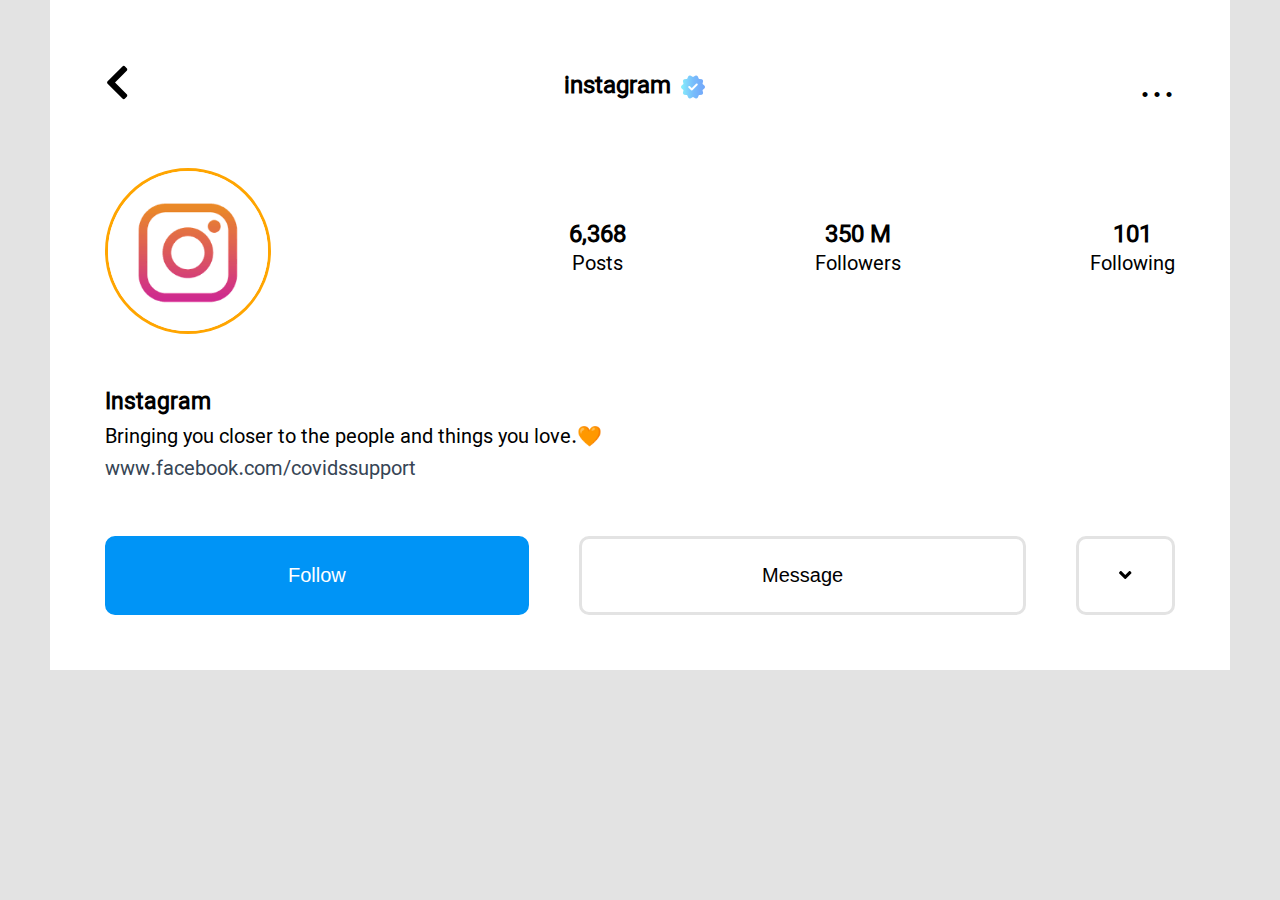
==== 1.proje/index.html @ 6f5073f6 "change directory" ====
<!DOCTYPE html>
<html lang="en">
<head>
    <meta charset="UTF-8">
    <meta http-equiv="X-UA-Compatible" content="IE=edge">
    <meta name="viewport" content="width=device-width, initial-scale=1.0">
    <link rel="stylesheet" href="styles/style.css">
    <title>Document</title>
</head>
<body>
    <div class="container">
        <div class="haeding-box">
            <div class="chevron-left" id="chevron-left-button"><i class="fa fa-chevron-left" aria-hidden="true"></i></div>
            <div class="haeding"><h2>instagram</h2><img src="img/verify.png"></div>
            <div class="threedots" id="threedots-button">...</div>
        </div>
        <div class="profile-info">
            <div class="profile-image">
                <div class="profile-wrap">
                    <img src="img/instagram.png" alt="@instagram" width="160" height="160" >
                </div>
            </div>
            <div  class="profile-numbers">
                <ul>
                    <li>
                        <h2>6,368</h2>
                        <br>
                        <span>Posts</span>
                    </li>
                    <li>
                        <h2>350 M</h2>
                        <br>
                        <span>Followers</span>
                    </li>
                    <li>
                        <h2>101</h2>
                        <br>
                        <span>Following</span>
                    </li>
                </ul>
            </div>
        </div>
        <div class="bio-box">
            <h3>Instagram</h3>
            <p>Bringing you closer to the people and things you love.&#129505;</p>
            <a href="www.facebook.com/covidssupport">www.facebook.com/covidssupport</a>            
        </div>
        <div class="buttons-box">
            <button class="blue-button" id="follow-button">Follow</button>
            <button class="button" id="message-button">Message</button>
            <button class="button" id="angle-down-button"><i class="fas fa-angle-down"></i></button>
        </div>
    </div>
    <script src="js/all.min.js"></script>
    <script src="js/script.js"></script>
</body>
</html>
---- 1.proje/styles/style.css ----
:root{
    --button-bg-color : #0094F6;
    --border-color : #E3E3E3;
}
@font-face {
    font-family: 'vazir';
    src: url('../fonts/Vazir.eot');
    src: url('../fonts/Vazir.ttf')  format('truetype'), 
         url('../fonts/Vazir.woff2') format('woff2'), 
         url('../fonts/Vazir.woff') format('woff'); 
}
*{
    padding: 0;
    margin: 0;
}
body{
    font-family: 'vazir';
    display: flex; 
    flex-direction: column;
    background-color: var(--border-color);
}
.container{
    width: 1180px;
    margin: 0 auto;
    box-sizing: border-box;
    padding: 55px;
    background-color: #fff;    
}
.haeding-box{
    display: flex;
    flex-direction: row;
    justify-content: space-between;
}
.haeding-box .haeding{
    display: flex;
    align-items: center;
}
.haeding-box .haeding h2{
    margin-right: 10px;   
}
.haeding-box .chevron-left{
    font-size: 39px;
    font-weight: 300;  
    cursor: pointer;
}
.haeding-box .threedots{
    font-size: 39px;
    cursor: pointer;
}
.profile-info{
    display: flex;
    flex-direction: row;
    justify-content: space-between;
    align-items: center;
    margin-top: 50px;
}
.profile-info .profile-numbers{
    line-height: 90%;
}
.profile-info .profile-numbers ul li span{
    font-size: 20px;   
}
.profile-wrap{
    width: 160px;
    height: 160px;
    border: 3px solid orange;
    border-radius: 50%;
    -webkit-border-radius: 50%;
    -moz-border-radius: 50%;
    -ms-border-radius: 50%;
    -o-border-radius: 50%;
    overflow: hidden;
}
.profile-wrap img{
    object-fit: cover;
    width: 100%;
    height: 100%;
}
.profile-numbers ul li{
    list-style: none;
    margin-left: 185px;
    display: inline-block;
    text-align: center;
}
.bio-box{
    margin-top: 50px;
    font-size: 20px;
}
.bio-box a{
    color: #374555;
    text-decoration: none;
    font-size: 20px;
}
.buttons-box{
    display: flex;
    flex-direction: row;
    justify-content: space-between;
    margin-top: 50px;
}
.buttons-box .button{
    padding: 25px 180px;
    background-color: #fff;
    border: 3px solid var(--border-color);
    border-radius: 10px;
    -webkit-border-radius: 10px;
    -moz-border-radius: 10px;
    -ms-border-radius: 10px;
    -o-border-radius: 10px;
    font-size: 20px;
    cursor: pointer;
}
.buttons-box .button:last-child{
    border: 3px solid var(--border-color);
    padding: 25px 40px;
}
.blue-button{ 
    padding: 25px 180px;
    background-color : var(--button-bg-color);
    color: #fff; 
    border: 3px solid var(--button-bg-color);
    border-radius: 10px;
    -webkit-border-radius: 10px;
    -moz-border-radius: 10px;
    -ms-border-radius: 10px;
    -o-border-radius: 10px;   
    font-size: 20px;     
    cursor: pointer;
}
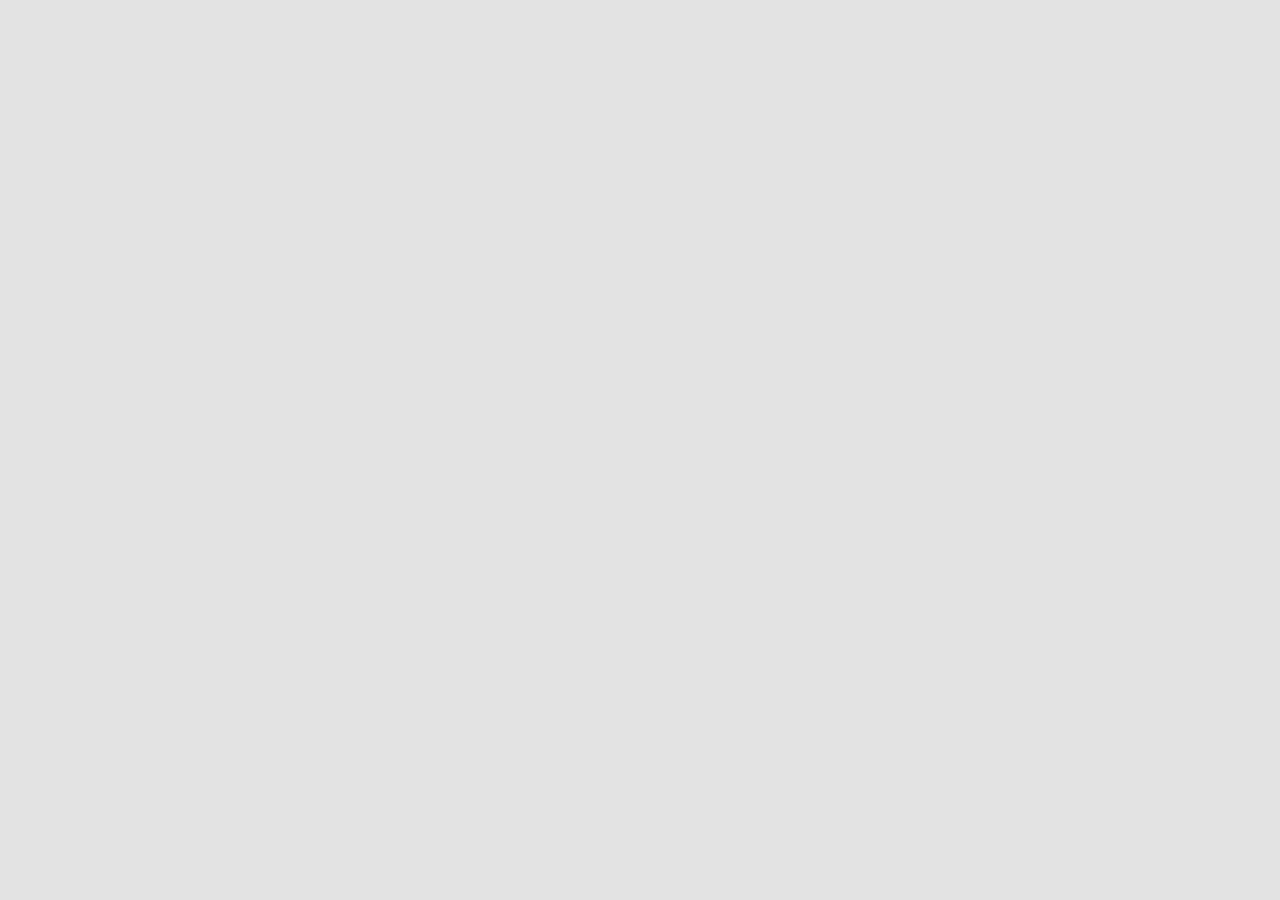
==== commit 323bf8ec: "add readme" ====
--- a/1.proje/index.html
+++ b/1.proje/index.html
@@ -8,49 +8,7 @@
     <title>Document</title>
 </head>
 <body>
-    <div class="container">
-        <div class="haeding-box">
-            <div class="chevron-left" id="chevron-left-button"><i class="fa fa-chevron-left" aria-hidden="true"></i></div>
-            <div class="haeding"><h2>instagram</h2><img src="img/verify.png"></div>
-            <div class="threedots" id="threedots-button">...</div>
-        </div>
-        <div class="profile-info">
-            <div class="profile-image">
-                <div class="profile-wrap">
-                    <img src="img/instagram.png" alt="@instagram" width="160" height="160" >
-                </div>
-            </div>
-            <div  class="profile-numbers">
-                <ul>
-                    <li>
-                        <h2>6,368</h2>
-                        <br>
-                        <span>Posts</span>
-                    </li>
-                    <li>
-                        <h2>350 M</h2>
-                        <br>
-                        <span>Followers</span>
-                    </li>
-                    <li>
-                        <h2>101</h2>
-                        <br>
-                        <span>Following</span>
-                    </li>
-                </ul>
-            </div>
-        </div>
-        <div class="bio-box">
-            <h3>Instagram</h3>
-            <p>Bringing you closer to the people and things you love.&#129505;</p>
-            <a href="www.facebook.com/covidssupport">www.facebook.com/covidssupport</a>            
-        </div>
-        <div class="buttons-box">
-            <button class="blue-button" id="follow-button">Follow</button>
-            <button class="button" id="message-button">Message</button>
-            <button class="button" id="angle-down-button"><i class="fas fa-angle-down"></i></button>
-        </div>
-    </div>
+  
     <script src="js/all.min.js"></script>
     <script src="js/script.js"></script>
 </body>
